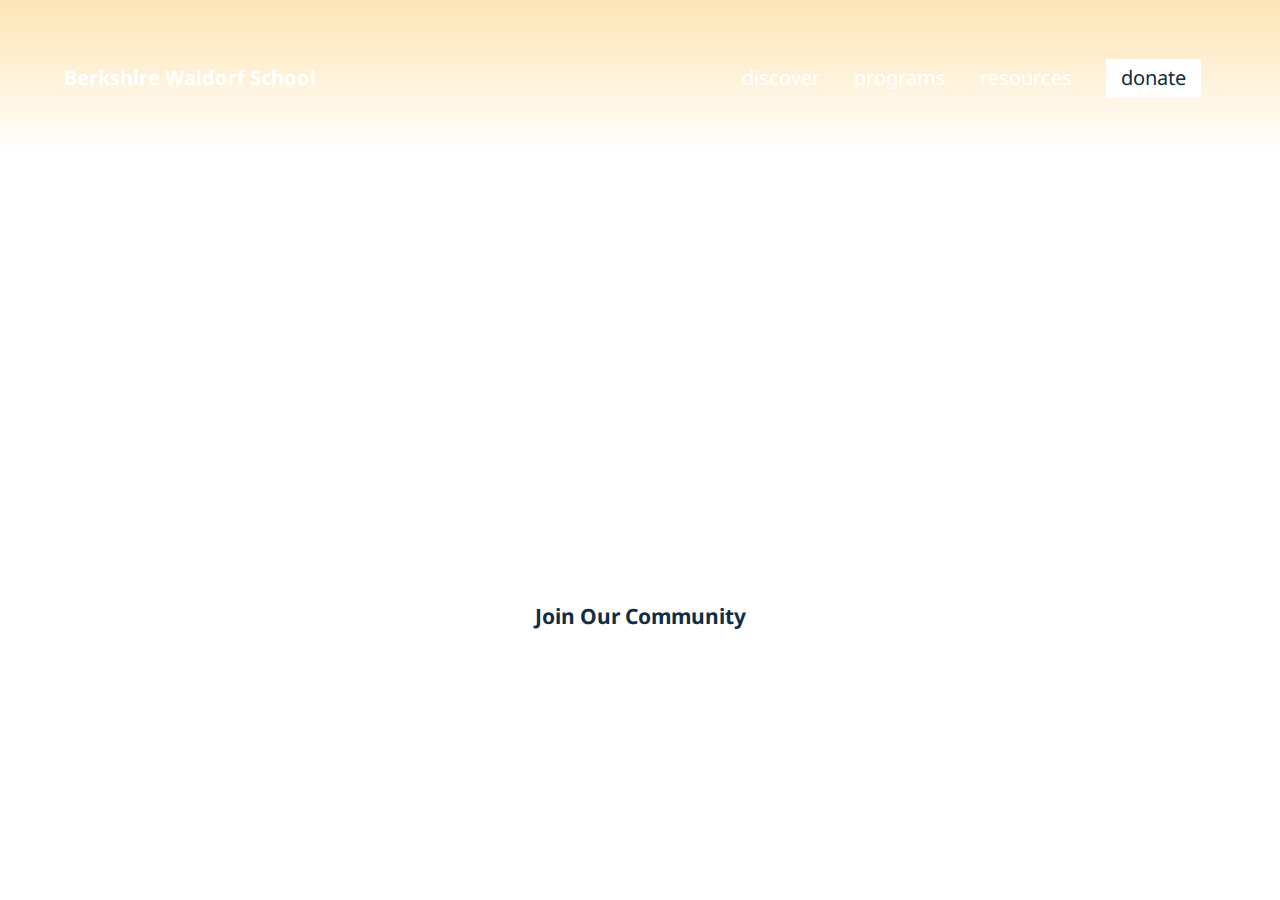
==== index.html @ 0b2e1b56 "added hover animations" ====
<!DOCTYPE html>
<html lang="en">
<head>
	<meta charset="UTF-8">
	<meta name="viewport" content="width=device-width, initial-scale=1.0">
	<meta http-equiv="X-UA-Compatible" content="ie=edge">
	<link href="https://fonts.googleapis.com/css?family=Noto+Sans" rel="stylesheet">
	<title>Berkshire Waldorf School</title>
	<style>
		video {
			width: 100%;
			z-index: -10;
		}
		html,body {
			width:100%;
			height:99%;
			margin: 0;
			font-family: 'Noto Sans', sans-serif;
		}
		#header {
			z-index: 2;

			width: 90%;
			
			padding: 5% 5%;
			position: absolute;
			background: linear-gradient(rgba(251, 182, 49, 0.36), rgba(36, 36, 36, 0));
		}
		span, a {
			color:white;
			font-size: 20px;
		}
			#top {
			position: absolute;
			width:100vw;
			height: 56.25vw;
		}
		#logo {
			font-weight: bold;
		}
		#nav {
			float:right;
			bottom: 2px;
			
		}
		#nav span, #nav a {
			margin: 0 15px;
		}
		a:hover {
			text-decoration: underline;
		}
		#donate {
			background: white;
			color: #122D45;
			padding: 5px 15px 7px 15px;
			margin:0 5px;
			transition:0.2s;
		}
		#banner {
			z-index: 2;
			position: absolute;
			bottom: 0;
			width: 100%;
			margin-bottom:90px;
			text-align: center;
		}
		#text {
			width: 100%;
			margin: auto;
			display: block;
			text-align: center;
			font-weight: bold;
			font-size: 40px;
			margin-bottom: 70px;

		}
		#button {
			background: white;
			color: #122D45;
			padding: 20px 30px;
			margin:0 5px;
			font-weight: bold;
			font-size:21px;
			transition:0.2s;
		}
		#button:hover, #donate:hover {
			background:#122D45;
			color:white;
		}
	</style>
</head>
<body>
	<div id="top">
	<div id="header">
		<span id="logo">Berkshire Waldorf School</span>
		<div id="nav">
			<a id="discover">discover</a>
			<a id="programs">programs</a>
			<a id="resources">resources</a>
			<a id="donate">donate</a>
		</div>
		
	</div>
	<div id="banner">
		<span id="text">Be part of something special.</span>
		<a id="button">Join Our Community</a>
	</div>
	<video muted loop autoplay="autoplay">
		<source src="gbrss_drone.webm" type="video/webm">
	</video>
	</div>
</body>
</html>
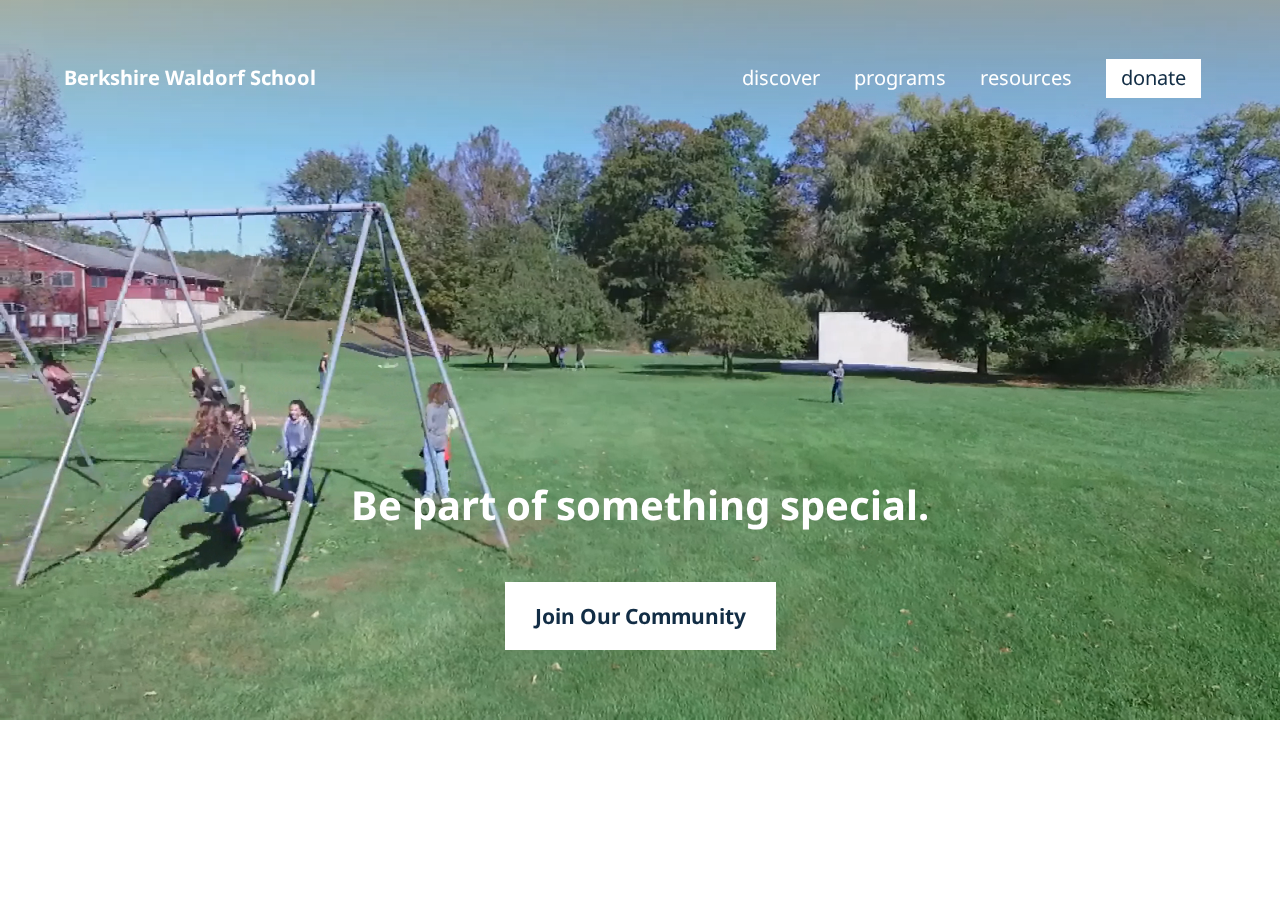
==== commit add32895: "changed background loop" ====
--- a/index.html
+++ b/index.html
@@ -5,89 +5,9 @@
 	<meta name="viewport" content="width=device-width, initial-scale=1.0">
 	<meta http-equiv="X-UA-Compatible" content="ie=edge">
 	<link href="https://fonts.googleapis.com/css?family=Noto+Sans" rel="stylesheet">
+	<link rel="stylesheet" type="text/css" href="stylesheet.css">
 	<title>Berkshire Waldorf School</title>
-	<style>
-		video {
-			width: 100%;
-			z-index: -10;
-		}
-		html,body {
-			width:100%;
-			height:99%;
-			margin: 0;
-			font-family: 'Noto Sans', sans-serif;
-		}
-		#header {
-			z-index: 2;
-
-			width: 90%;
-			
-			padding: 5% 5%;
-			position: absolute;
-			background: linear-gradient(rgba(251, 182, 49, 0.36), rgba(36, 36, 36, 0));
-		}
-		span, a {
-			color:white;
-			font-size: 20px;
-		}
-			#top {
-			position: absolute;
-			width:100vw;
-			height: 56.25vw;
-		}
-		#logo {
-			font-weight: bold;
-		}
-		#nav {
-			float:right;
-			bottom: 2px;
-			
-		}
-		#nav span, #nav a {
-			margin: 0 15px;
-		}
-		a:hover {
-			text-decoration: underline;
-		}
-		#donate {
-			background: white;
-			color: #122D45;
-			padding: 5px 15px 7px 15px;
-			margin:0 5px;
-			transition:0.2s;
-		}
-		#banner {
-			z-index: 2;
-			position: absolute;
-			bottom: 0;
-			width: 100%;
-			margin-bottom:90px;
-			text-align: center;
-		}
-		#text {
-			width: 100%;
-			margin: auto;
-			display: block;
-			text-align: center;
-			font-weight: bold;
-			font-size: 40px;
-			margin-bottom: 70px;
-
-		}
-		#button {
-			background: white;
-			color: #122D45;
-			padding: 20px 30px;
-			margin:0 5px;
-			font-weight: bold;
-			font-size:21px;
-			transition:0.2s;
-		}
-		#button:hover, #donate:hover {
-			background:#122D45;
-			color:white;
-		}
-	</style>
+	
 </head>
 <body>
 	<div id="top">
@@ -106,7 +26,7 @@
 		<a id="button">Join Our Community</a>
 	</div>
 	<video muted loop autoplay="autoplay">
-		<source src="gbrss_drone.webm" type="video/webm">
+		<source src="background.webm" type="video/webm">
 	</video>
 	</div>
 </body>
--- a/stylesheet.css
+++ b/stylesheet.css
@@ -0,0 +1,80 @@
+video {
+			width: 100%;
+			z-index: -10;
+		}
+		html,body {
+			width:100%;
+			height:99%;
+			margin: 0;
+			font-family: 'Noto Sans', sans-serif;
+		}
+		#header {
+			z-index: 2;
+
+			width: 90%;
+			
+			padding: 5% 5%;
+			position: absolute;
+			background: linear-gradient(rgba(251, 182, 49, 0.36), rgba(36, 36, 36, 0));
+		}
+		span, a {
+			color:white;
+			font-size: 20px;
+		}
+			#top {
+			position: absolute;
+			width:100vw;
+			height: 56.25vw;
+		}
+		#logo {
+			font-weight: bold;
+		}
+		#nav {
+			float:right;
+			bottom: 2px;
+			
+		}
+		#nav span, #nav a {
+			margin: 0 15px;
+		}
+		a:hover {
+			text-decoration: underline;
+		}
+		#donate {
+			background: white;
+			color: #122D45;
+			padding: 5px 15px 7px 15px;
+			margin:0 5px;
+			transition:0.2s;
+		}
+		#banner {
+			z-index: 2;
+			position: absolute;
+			bottom: 0;
+			width: 100%;
+			margin-bottom:90px;
+			text-align: center;
+		}
+		#text {
+			width: 100%;
+			margin: auto;
+			display: block;
+			text-align: center;
+			font-weight: bold;
+			font-size: 40px;
+			margin-bottom: 70px;
+
+		}
+		#button {
+			background: white;
+			color: #122D45;
+			padding: 20px 30px;
+			margin:0 5px;
+			font-weight: bold;
+			font-size:21px;
+			transition:0.2s;
+		}
+		#button:hover, #donate:hover {
+			background:#122D45;
+			color:white;
+		}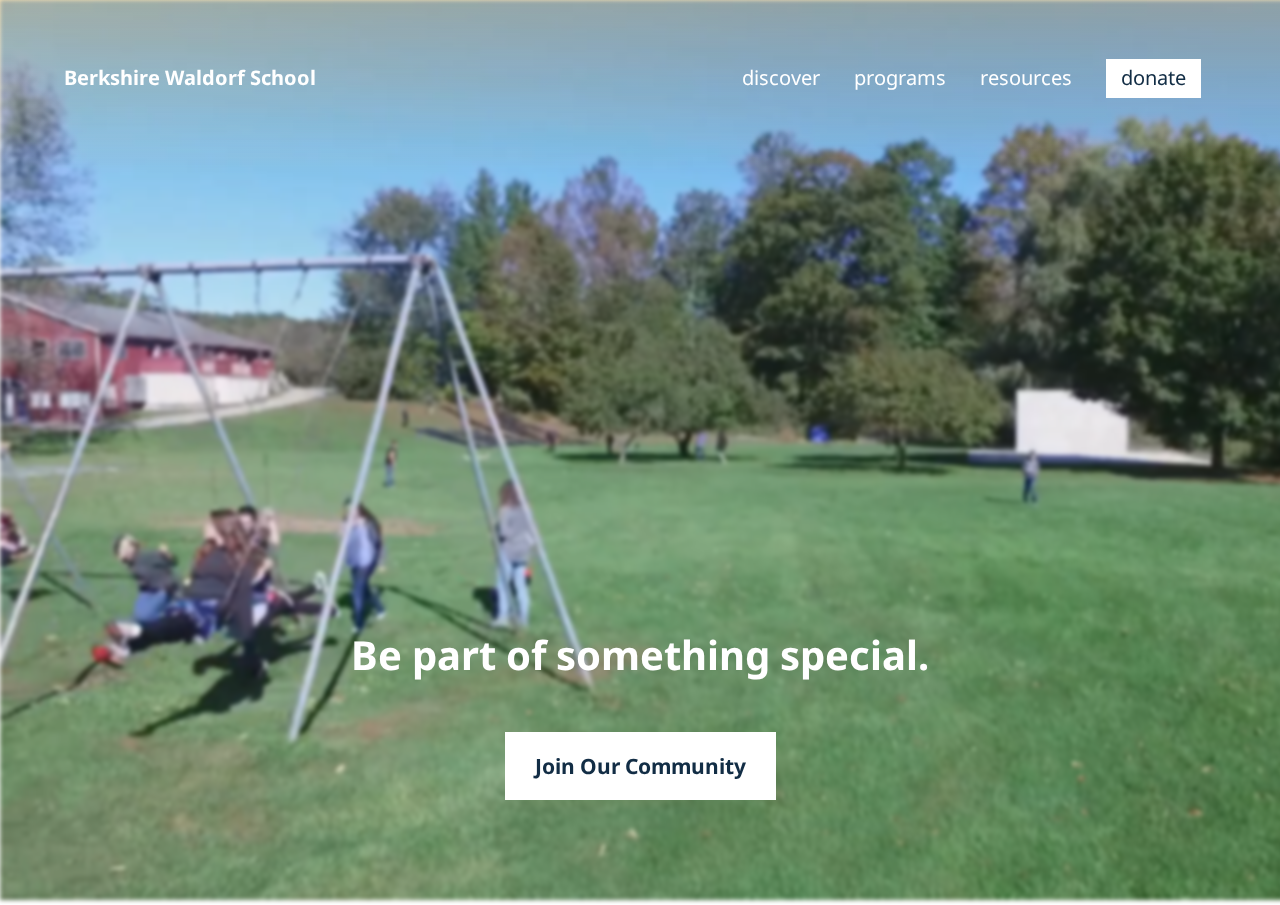
==== commit 7b438874: "mobile compatability" ====
--- a/index.html
+++ b/index.html
@@ -1,33 +1,44 @@
 <!DOCTYPE html>
 <html lang="en">
+
 <head>
 	<meta charset="UTF-8">
 	<meta name="viewport" content="width=device-width, initial-scale=1.0">
 	<meta http-equiv="X-UA-Compatible" content="ie=edge">
 	<link href="https://fonts.googleapis.com/css?family=Noto+Sans" rel="stylesheet">
 	<link rel="stylesheet" type="text/css" href="stylesheet.css">
+	<script src="main.js"></script>
 	<title>Berkshire Waldorf School</title>
-	
+
 </head>
+
 <body>
 	<div id="top">
-	<div id="header">
-		<span id="logo">Berkshire Waldorf School</span>
-		<div id="nav">
-			<a id="discover">discover</a>
-			<a id="programs">programs</a>
-			<a id="resources">resources</a>
-			<a id="donate">donate</a>
+		<div id="header">
+			<span id="logo">Berkshire Waldorf School</span>
+			<div id="nav" class="closed">
+				<svg id="close-nav" viewBox="0 0 50 50" preserveAspectRatio="none">
+					<line id="l1" x1="0" y1="0" x2="50" y2="50" style="stroke:white;stroke-width:8" />
+
+					<line id="l2" x1="50" y1="0" x2="0" y2="50" style="stroke:white;stroke-width:8" />
+				</svg>
+				<a id="discover">discover</a>
+				<a id="programs">programs</a>
+				<a id="resources">resources</a>
+				<a id="donate">donate</a>
+			</div>
+
 		</div>
-		
+		<div id="banner">
+			<span id="text"> Be part of something special. </span>
+			<a id="button">Join Our Community</a>
+		</div>
+
+		<video muted loop autoplay="autoplay">
+			<source src="background.webm" type="video/webm">
+		</video>
 	</div>
-	<div id="banner">
-		<span id="text">Be part of something special.</span>
-		<a id="button">Join Our Community</a>
-	</div>
-	<video muted loop autoplay="autoplay">
-		<source src="background.webm" type="video/webm">
-	</video>
 	</div>
 </body>
+
 </html>--- a/stylesheet.css
+++ b/stylesheet.css
@@ -1,12 +1,15 @@
 video {
-			width: 100%;
+			height: 100vh;
 			z-index: -10;
-		}
+			filter: blur(2px);
+	}
+
 		html,body {
 			width:100%;
-			height:99%;
+			height:100%;
 			margin: 0;
 			font-family: 'Noto Sans', sans-serif;
+			overflow: hidden;
 		}
 		#header {
 			z-index: 2;
@@ -28,6 +31,8 @@
 		}
 		#logo {
 			font-weight: bold;
+			margin-bottom: 20px;
+    		display: inline-block;
 		}
 		#nav {
 			float:right;
@@ -49,10 +54,12 @@
 		}
 		#banner {
 			z-index: 2;
-			position: absolute;
+			position: fixed;
 			bottom: 0;
 			width: 100%;
-			margin-bottom:90px;
+
+			margin-bottom:120px;
+			
 			text-align: center;
 		}
 		#text {
@@ -77,4 +84,58 @@
 		#button:hover, #donate:hover {
 			background:#122D45;
 			color:white;
-		}+		}
+
+		#nav svg {
+			height: 0;
+			display: none;
+		}
+
+@media only screen and (max-width: 560px) {
+	#nav.closed a {
+		
+		margin: 5px auto;
+		background:white;
+		color:white;
+		height: 5px;
+		overflow: hidden;
+		padding:0;
+		border-radius: 10px;
+		width: 45px;
+		font-size: 4.5px;
+		
+	}
+	#nav.closed #donate {
+		
+		height: 0;
+		margin: 0 auto;
+	}
+	#nav.closed svg {
+		width: 45px;
+		height: 5px;
+		border-radius: 10px;
+		background: white;
+	}
+	#nav svg {
+		width: 30px;
+		height: 30px;
+		display: block;
+		margin:auto;
+		transition: 0.4s;
+	}
+	#nav.closed:hover a {
+		
+	}
+
+	#nav a {
+		width: 95px;
+    	height: 25px;
+		margin: 20px auto;
+		display: block;
+		transition:0.4s;
+		background:none;
+		text-align: right;
+		
+	}
+
+}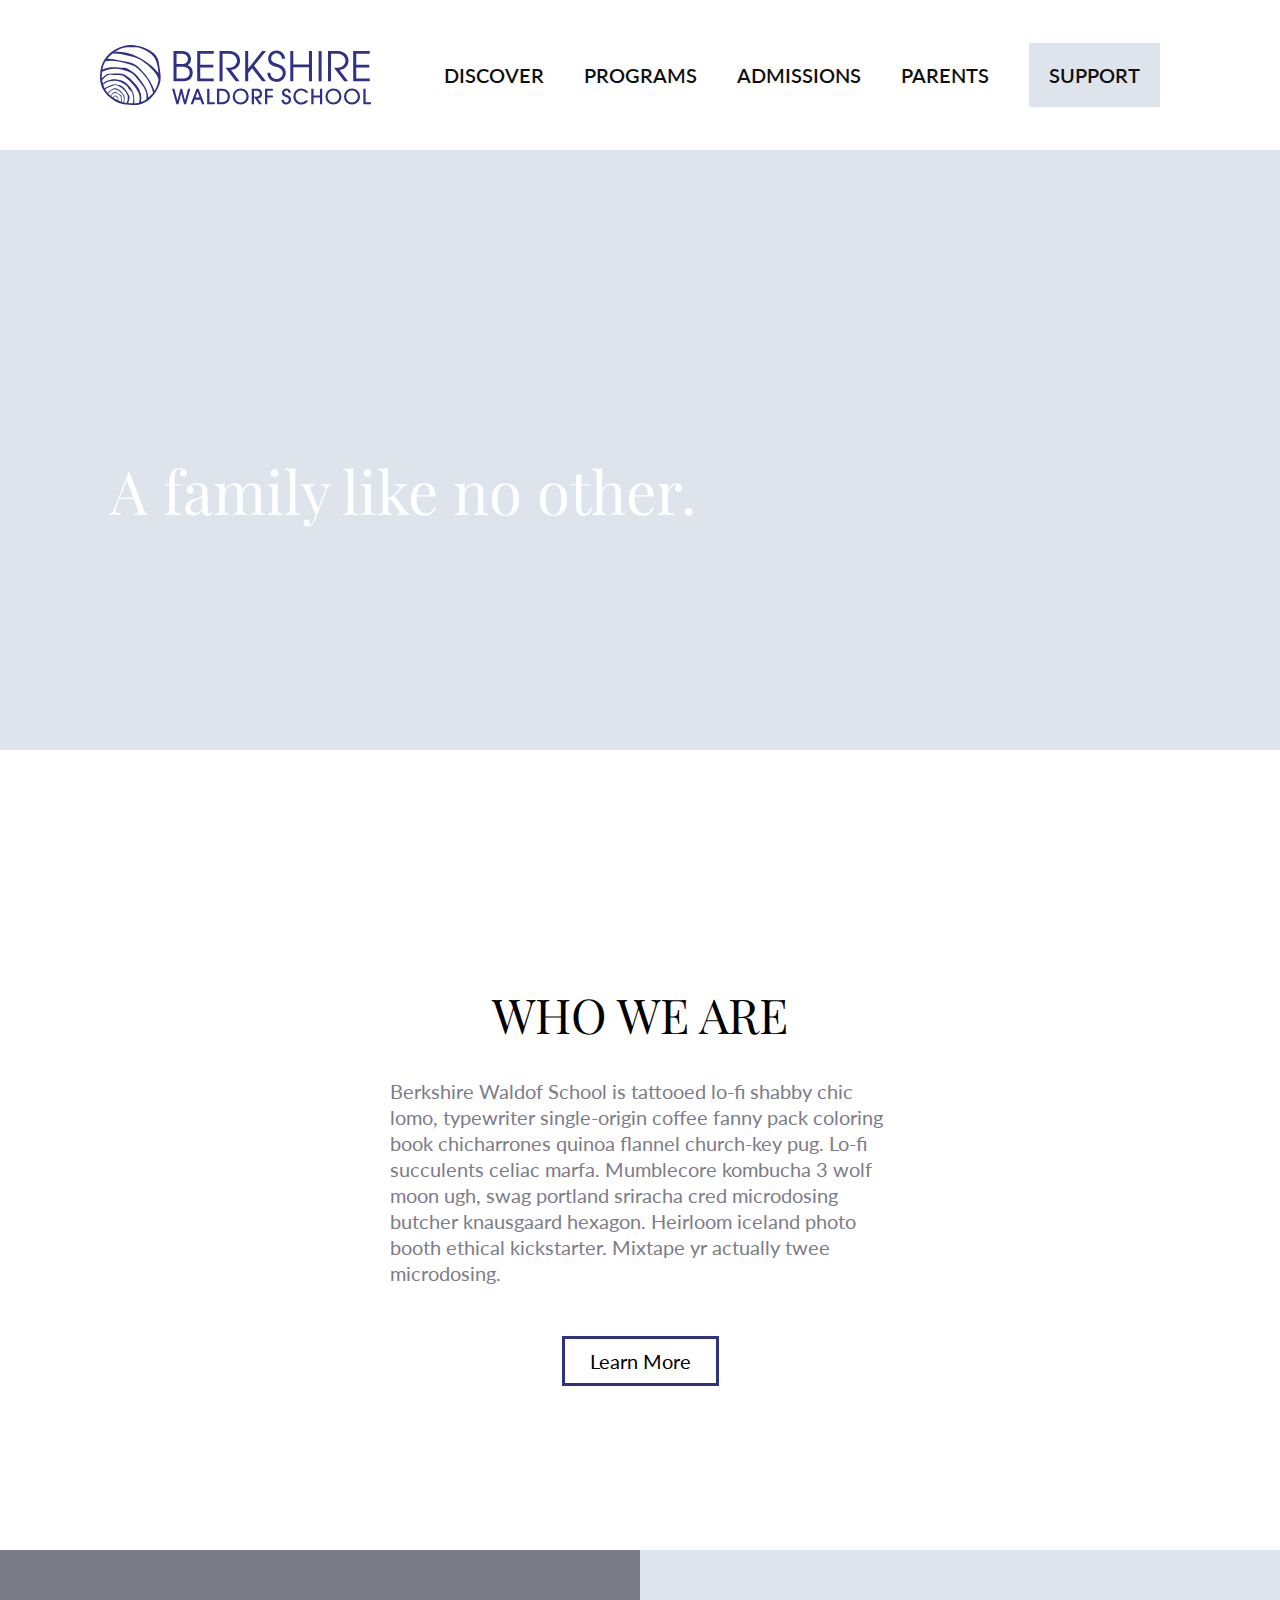
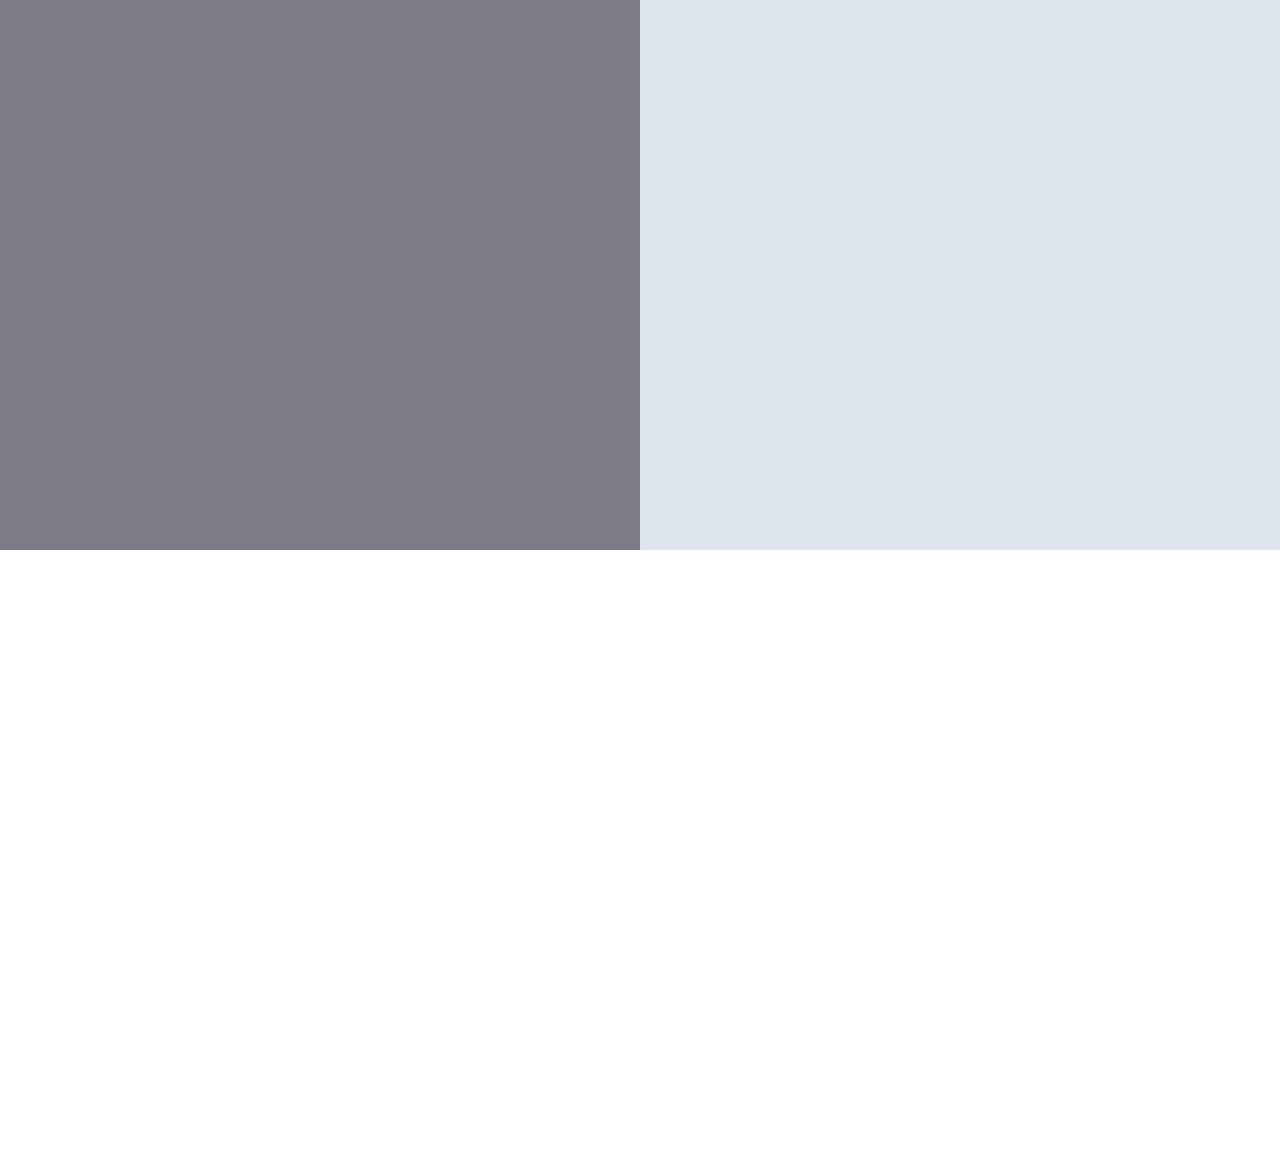
==== commit f6de1041: "updated design" ====
--- a/index.html
+++ b/index.html
@@ -5,40 +5,69 @@
 	<meta charset="UTF-8">
 	<meta name="viewport" content="width=device-width, initial-scale=1.0">
 	<meta http-equiv="X-UA-Compatible" content="ie=edge">
-	<link href="https://fonts.googleapis.com/css?family=Noto+Sans" rel="stylesheet">
+	<link href="https://fonts.googleapis.com/css?family=Lato:400,700|Playfair+Display&display=swap" rel="stylesheet">
 	<link rel="stylesheet" type="text/css" href="stylesheet.css">
-	<script src="main.js"></script>
 	<title>Berkshire Waldorf School</title>
 
 </head>
 
 <body>
-	<div id="top">
-		<div id="header">
-			<span id="logo">Berkshire Waldorf School</span>
-			<div id="nav" class="closed">
-				<svg id="close-nav" viewBox="0 0 50 50" preserveAspectRatio="none">
-					<line id="l1" x1="0" y1="0" x2="50" y2="50" style="stroke:white;stroke-width:8" />
 
-					<line id="l2" x1="50" y1="0" x2="0" y2="50" style="stroke:white;stroke-width:8" />
-				</svg>
-				<a id="discover">discover</a>
-				<a id="programs">programs</a>
-				<a id="resources">resources</a>
-				<a id="donate">donate</a>
-			</div>
 
-		</div>
-		<div id="banner">
-			<span id="text"> Be part of something special. </span>
-			<a id="button">Join Our Community</a>
+	<div id="header">
+		<img id="logo" src="img/BWLogo_blue.svg" style="fill:#0F0F0F !important" />
+		<div id="nav">
+			<ul>
+				<li id="discover">
+					<a>Discover</a>
+				</li>
+				<li>
+					<a id="programs">Programs</a>
+				</li>
+				<li>
+					<a id="admissions">Admissions</a>
+				</li>
+				<li>
+					<a id="parentes">Parents</a>
+				</li>
+				<li>
+					<a id="support">Support</a>
+				</li>
+
+			</ul>
 		</div>
 
-		<video muted loop autoplay="autoplay">
-			<source src="background.webm" type="video/webm">
-		</video>
 	</div>
+
+
+	<div class="box-full" style="background: #DDE4EB; color:white; overflow: hidden;">
+		<h1 style="margin: 300px 0 0 110px; font-size:60px;">A family like no other.</h1>
 	</div>
+	<div class="box-full" style="background: white; text-align: center; padding-top: 200px">
+		<h1>WHO WE ARE</h1>
+		<p style="max-width: 500px; margin: auto; text-align: left">
+			Berkshire Waldof School is tattooed lo-fi shabby chic lomo, typewriter single-origin coffee fanny pack
+			coloring book
+			chicharrones quinoa flannel church-key pug. Lo-fi succulents celiac marfa. Mumblecore kombucha 3 wolf
+			moon ugh, swag
+			portland sriracha cred microdosing butcher knausgaard hexagon. Heirloom iceland photo booth ethical
+			kickstarter. Mixtape
+			yr actually twee microdosing.
+		</p>
+		<a>Learn More</a>
+
+	</div>
+	<div class="box-half" style="background:#7C7C88">
+
+	</div>
+	<div class="box-half" style="background:#DDE4EB">
+
+	</div>
+
+	<div class="box-full">
+
+	</div>
+
 </body>
 
 </html>--- a/stylesheet.css
+++ b/stylesheet.css
@@ -1,141 +1,110 @@
-video {
-			height: 100vh;
-			z-index: -10;
-			filter: blur(2px);
-	}
 
-		html,body {
-			width:100%;
-			height:100%;
-			margin: 0;
-			font-family: 'Noto Sans', sans-serif;
-			overflow: hidden;
-		}
-		#header {
-			z-index: 2;
+html, body {
+	margin:0;
+	width: 100%;
+	font-size: 0;
+}
+#header {
+	width: 100%;
+	height: 150px;
+}
 
-			width: 90%;
-			
-			padding: 5% 5%;
-			position: absolute;
-			background: linear-gradient(rgba(251, 182, 49, 0.36), rgba(36, 36, 36, 0));
-		}
-		span, a {
-			color:white;
-			font-size: 20px;
-		}
-			#top {
-			position: absolute;
-			width:100vw;
-			height: 56.25vw;
-		}
-		#logo {
-			font-weight: bold;
-			margin-bottom: 20px;
-    		display: inline-block;
-		}
-		#nav {
-			float:right;
-			bottom: 2px;
-			
-		}
-		#nav span, #nav a {
-			margin: 0 15px;
-		}
-		a:hover {
-			text-decoration: underline;
-		}
-		#donate {
-			background: white;
-			color: #122D45;
-			padding: 5px 15px 7px 15px;
-			margin:0 5px;
-			transition:0.2s;
-		}
-		#banner {
-			z-index: 2;
-			position: fixed;
-			bottom: 0;
-			width: 100%;
+#logo {
+	height: 60px;
+	margin: 45px 0 0 100px;
+}
 
-			margin-bottom:120px;
-			
-			text-align: center;
-		}
-		#text {
-			width: 100%;
-			margin: auto;
-			display: block;
-			text-align: center;
-			font-weight: bold;
-			font-size: 40px;
-			margin-bottom: 70px;
+.box-full {
+	width: 100%;
+	height: 100vh;
+	max-height: 600px;
+}
+.box-half {
+	width: 50%;
+	display: inline-block;
+	height: 100vh;
+	max-height: 600px;
+}
 
-		}
-		#button {
-			background: white;
-			color: #122D45;
-			padding: 20px 30px;
-			margin:0 5px;
-			font-weight: bold;
-			font-size:21px;
-			transition:0.2s;
-		}
-		#button:hover, #donate:hover {
-			background:#122D45;
-			color:white;
-		}
+/* -- NAVIGATION --  */
+#nav {
+	float: right;
+	height:100%;
+	margin-right:  100px;
+	font-family: 'Lato', sans-serif;
+	display: table;
+}
+#nav ul {
+	height: 100%;
+	padding-top: 63px;
+	margin: 0;
+}
+#nav li {
+	color: #0F0F0F;
+	font-family: 'Lato', sans-serif;
+	text-transform: uppercase;
+	font-size: 20px;
+	font-weight: 600;
+	
+	margin: 0 20px;
+	height: 100%;
 
-		#nav svg {
-			height: 0;
-			display: none;
-		}
+	display: inline-block;
 
-@media only screen and (max-width: 560px) {
-	#nav.closed a {
-		
-		margin: 5px auto;
-		background:white;
-		color:white;
-		height: 5px;
-		overflow: hidden;
-		padding:0;
-		border-radius: 10px;
-		width: 45px;
-		font-size: 4.5px;
-		
-	}
-	#nav.closed #donate {
-		
-		height: 0;
-		margin: 0 auto;
-	}
-	#nav.closed svg {
-		width: 45px;
-		height: 5px;
-		border-radius: 10px;
-		background: white;
-	}
-	#nav svg {
-		width: 30px;
-		height: 30px;
-		display: block;
-		margin:auto;
-		transition: 0.4s;
-	}
-	#nav.closed:hover a {
-		
-	}
+	transition: 0.2s;
 
-	#nav a {
-		width: 95px;
-    	height: 25px;
-		margin: 20px auto;
-		display: block;
-		transition:0.4s;
-		background:none;
-		text-align: right;
-		
-	}
+	list-style: none;
+}
+#nav li::after {
+	content: "";
+	background: #7C7C88;
 
+	height: 10px;
+	width: 0%;
+	display: block;
+	margin-top: 53px;
+	transition: 0.2s;
+	margin-left: 50%; 
+	padding: 0;
+	transition-timing-function: ease-out;
+}
+
+/* HOVER */
+
+#nav li:hover::after {
+	width: 100%;
+	margin-left:-10px;
+	padding:0 10px;
+}
+
+#nav li:hover {
+	color: #7C7C88;
+}
+
+a#support {
+
+	height:30px;
+	padding:20px;
+	background: #DDE4EB;
+}
+
+h1 {
+	font-family: 'Playfair Display', serif;
+	font-weight: 400;
+	font-size:48px;
+}
+p {
+	font-family: 'Lato', sans-serif;
+	color:#7C7C88;
+	line-height: 26px;
+	font-size:20px;
+}
+
+.box-full a {
+	font-size:20px;
+	display: inline-block;
+	font-family: 'Lato', sans-serif;
+	padding: 10px 25px;
+	margin:50px;
+	border:3px solid #303085;
 }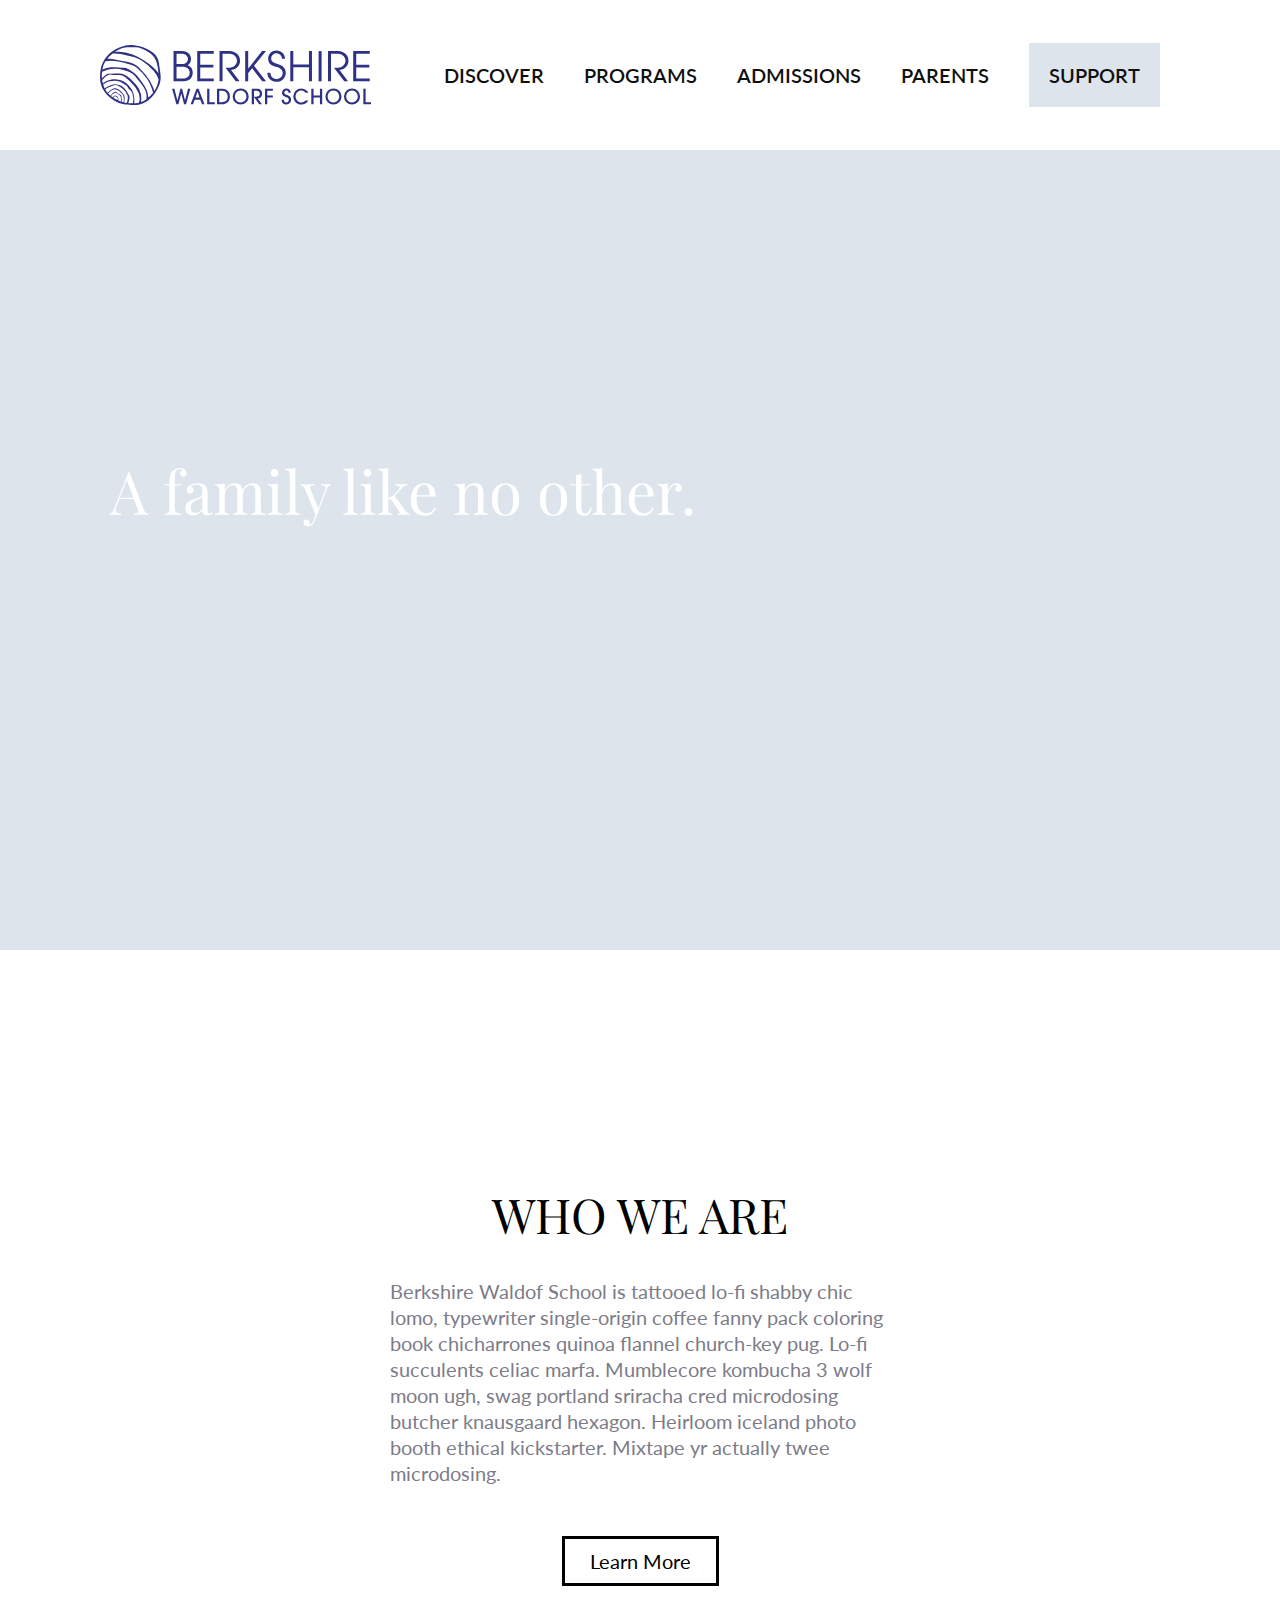
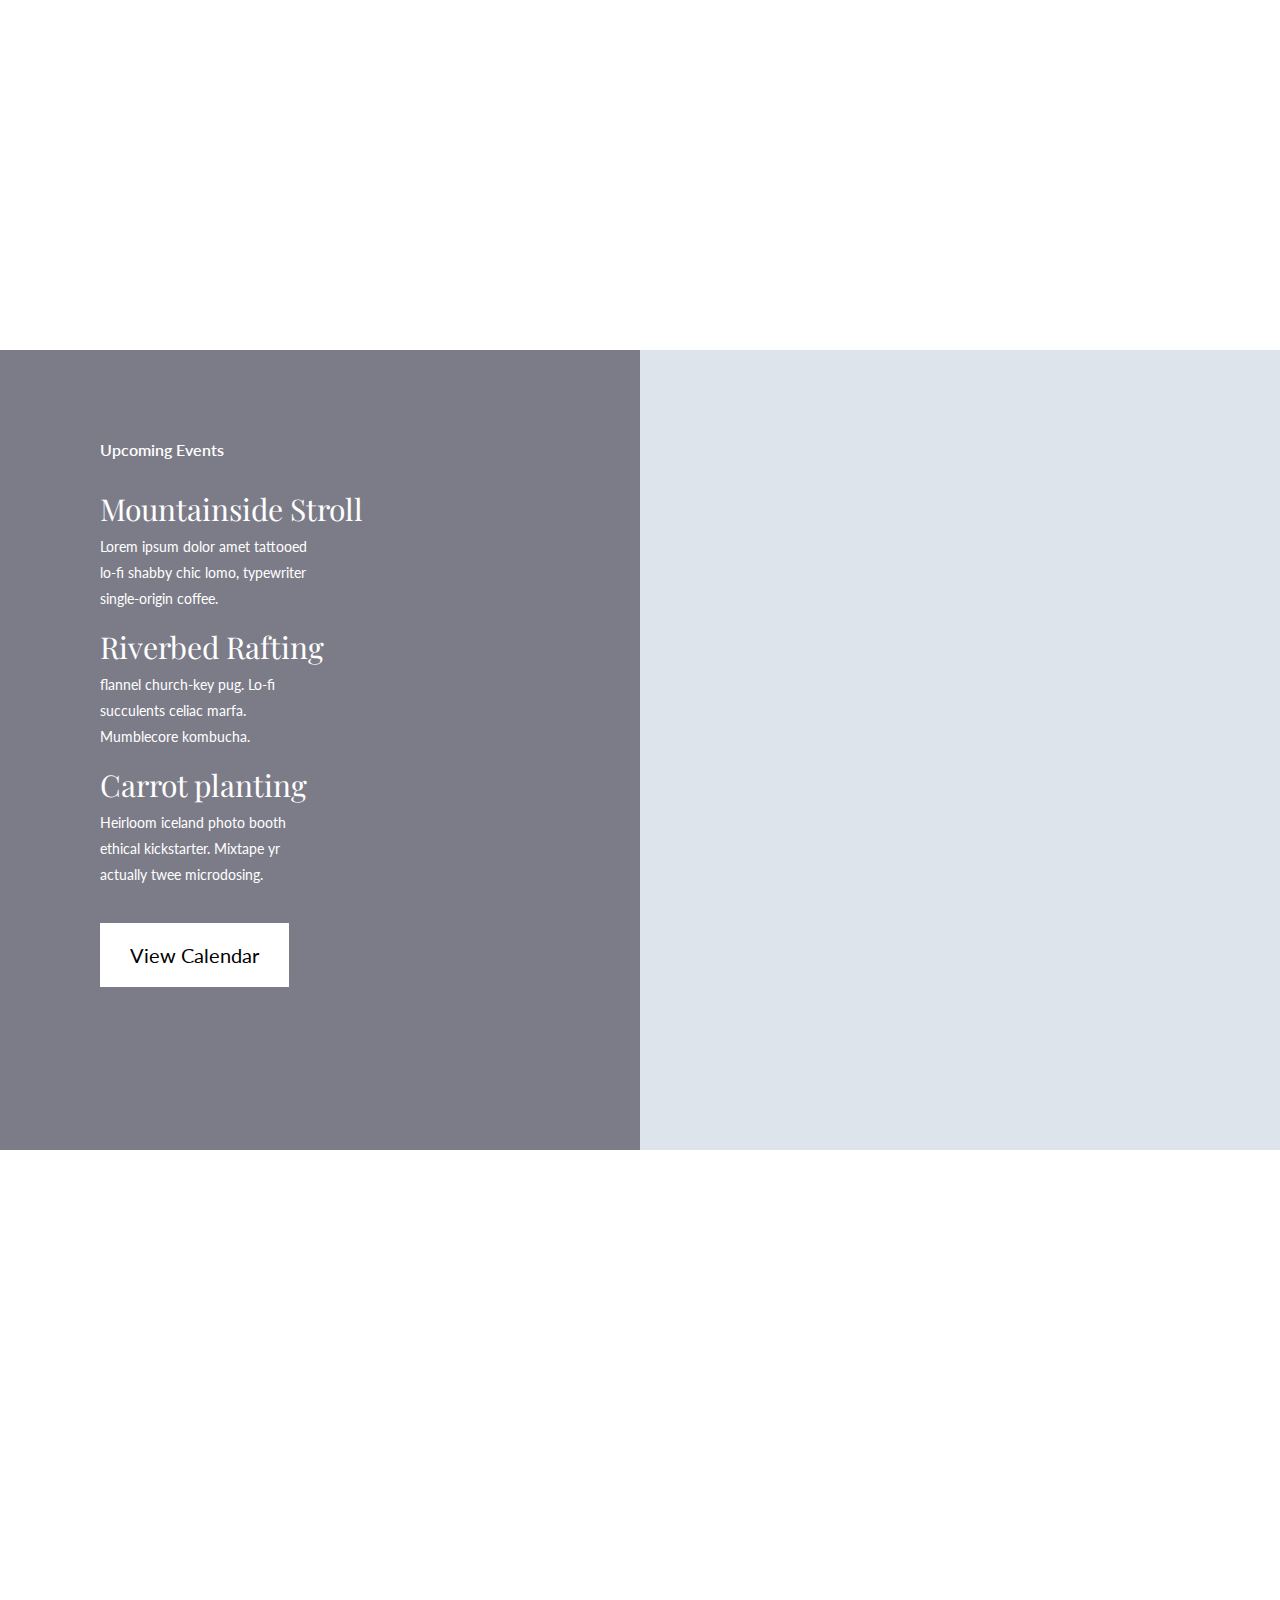
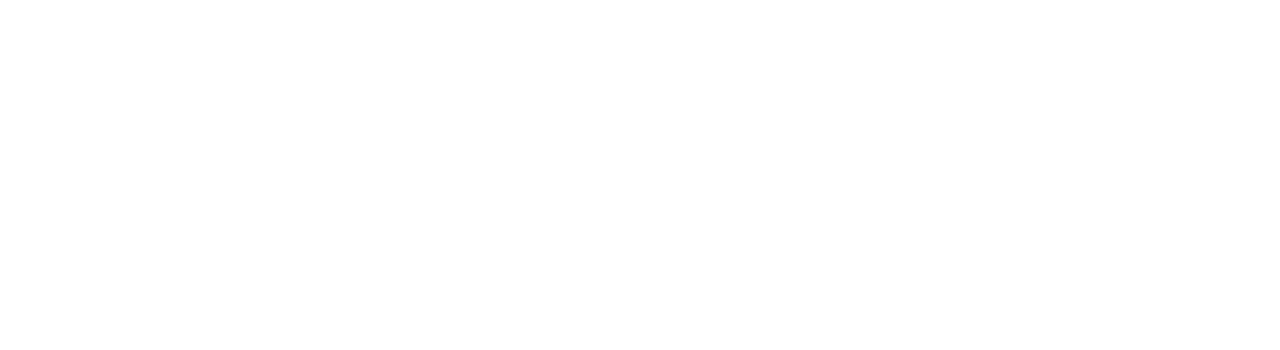
==== commit 19a076c0: "further development" ====
--- a/index.html
+++ b/index.html
@@ -54,10 +54,31 @@
 			kickstarter. Mixtape
 			yr actually twee microdosing.
 		</p>
+
 		<a>Learn More</a>
 
 	</div>
-	<div class="box-half" style="background:#7C7C88">
+	<div class="box-half" style="background:#7C7C88; color:white">
+
+
+		<div class="event">
+			<h3>Upcoming Events</h3>
+			<div>
+				<h2>Mountainside Stroll</h2>
+				<p>Lorem ipsum dolor amet tattooed lo-fi shabby chic lomo, typewriter single-origin coffee.</p>
+			</div>
+			<div>
+				<h2>Riverbed Rafting</h2>
+				<p>flannel church-key pug. Lo-fi succulents celiac marfa. Mumblecore kombucha.</p>
+			</div>
+			<div>
+				<h2>Carrot planting</h2>
+				<p>Heirloom iceland photo booth ethical kickstarter. Mixtape yr actually twee microdosing.</p>
+			</div>
+
+			<a style="margin: 20px 0; padding:20px 30px; background: white; color:black; border:none;">View
+				Calendar</a>
+		</div>
 
 	</div>
 	<div class="box-half" style="background:#DDE4EB">
--- a/stylesheet.css
+++ b/stylesheet.css
@@ -17,13 +17,32 @@
 .box-full {
 	width: 100%;
 	height: 100vh;
-	max-height: 600px;
+	max-height: 800px;
+	overflow: hidden;
 }
 .box-half {
 	width: 50%;
 	display: inline-block;
 	height: 100vh;
-	max-height: 600px;
+	max-height: 800px;
+	overflow: hidden;
+}
+
+.box-full a, .box-half a {
+	font-size:20px;
+	display: inline-block;
+	font-family: 'Lato', sans-serif;
+	padding: 10px 25px;
+	margin:50px;
+	border:3px solid black;
+
+	transition-property:  background, color;
+	transition-duration: 0.2s;
+	
+}
+.box-full a:hover, .box-half a:hover {
+	background:#7C7C88;
+	color:#DDE4EB;
 }
 
 /* -- NAVIGATION --  */
@@ -51,7 +70,8 @@
 
 	display: inline-block;
 
-	transition: 0.2s;
+	transition-property: color;
+	transition-duration: 0.2s;
 
 	list-style: none;
 }
@@ -63,7 +83,8 @@
 	width: 0%;
 	display: block;
 	margin-top: 53px;
-	transition: 0.2s;
+	transition-property: width, margin, padding;
+	transition-duration: 0.2s;
 	margin-left: 50%; 
 	padding: 0;
 	transition-timing-function: ease-out;
@@ -86,12 +107,36 @@
 	height:30px;
 	padding:20px;
 	background: #DDE4EB;
+	transition-property: color, background;
+	transition-duration: 0.2s; 
+}
+
+a#support:hover {
+	color:#DDE4EB;
+	background: #7C7C88;
 }
 
 h1 {
 	font-family: 'Playfair Display', serif;
 	font-weight: 400;
 	font-size:48px;
+}
+h2 {
+	font-family: 'Playfair Display', serif;
+	font-weight: 400;
+	font-size:30px;
+}
+
+h3 {
+	font-size: 16px;
+	font-family: 'Lato', sans-serif;
+	font-weight: 600;	
+}
+
+span {
+	font-size: 17px;
+	font-family: 'Lato', sans-serif;
+	font-weight: 600;
 }
 p {
 	font-family: 'Lato', sans-serif;
@@ -100,11 +145,26 @@
 	font-size:20px;
 }
 
-.box-full a {
-	font-size:20px;
-	display: inline-block;
+
+
+.event {
+	margin: 90px  100px;
+}
+
+.event p {
+	color:white; 
 	font-family: 'Lato', sans-serif;
-	padding: 10px 25px;
-	margin:50px;
-	border:3px solid #303085;
+	font-size: 14px;
+	max-width: 220px;
+	margin: 5px 0 15px 0;
+}
+
+.event h3 {
+	margin-bottom: 30px; 
+}
+.event h2 {
+	margin: 0;
+}
+.event {
+	margin-bottom: 20px; 
 }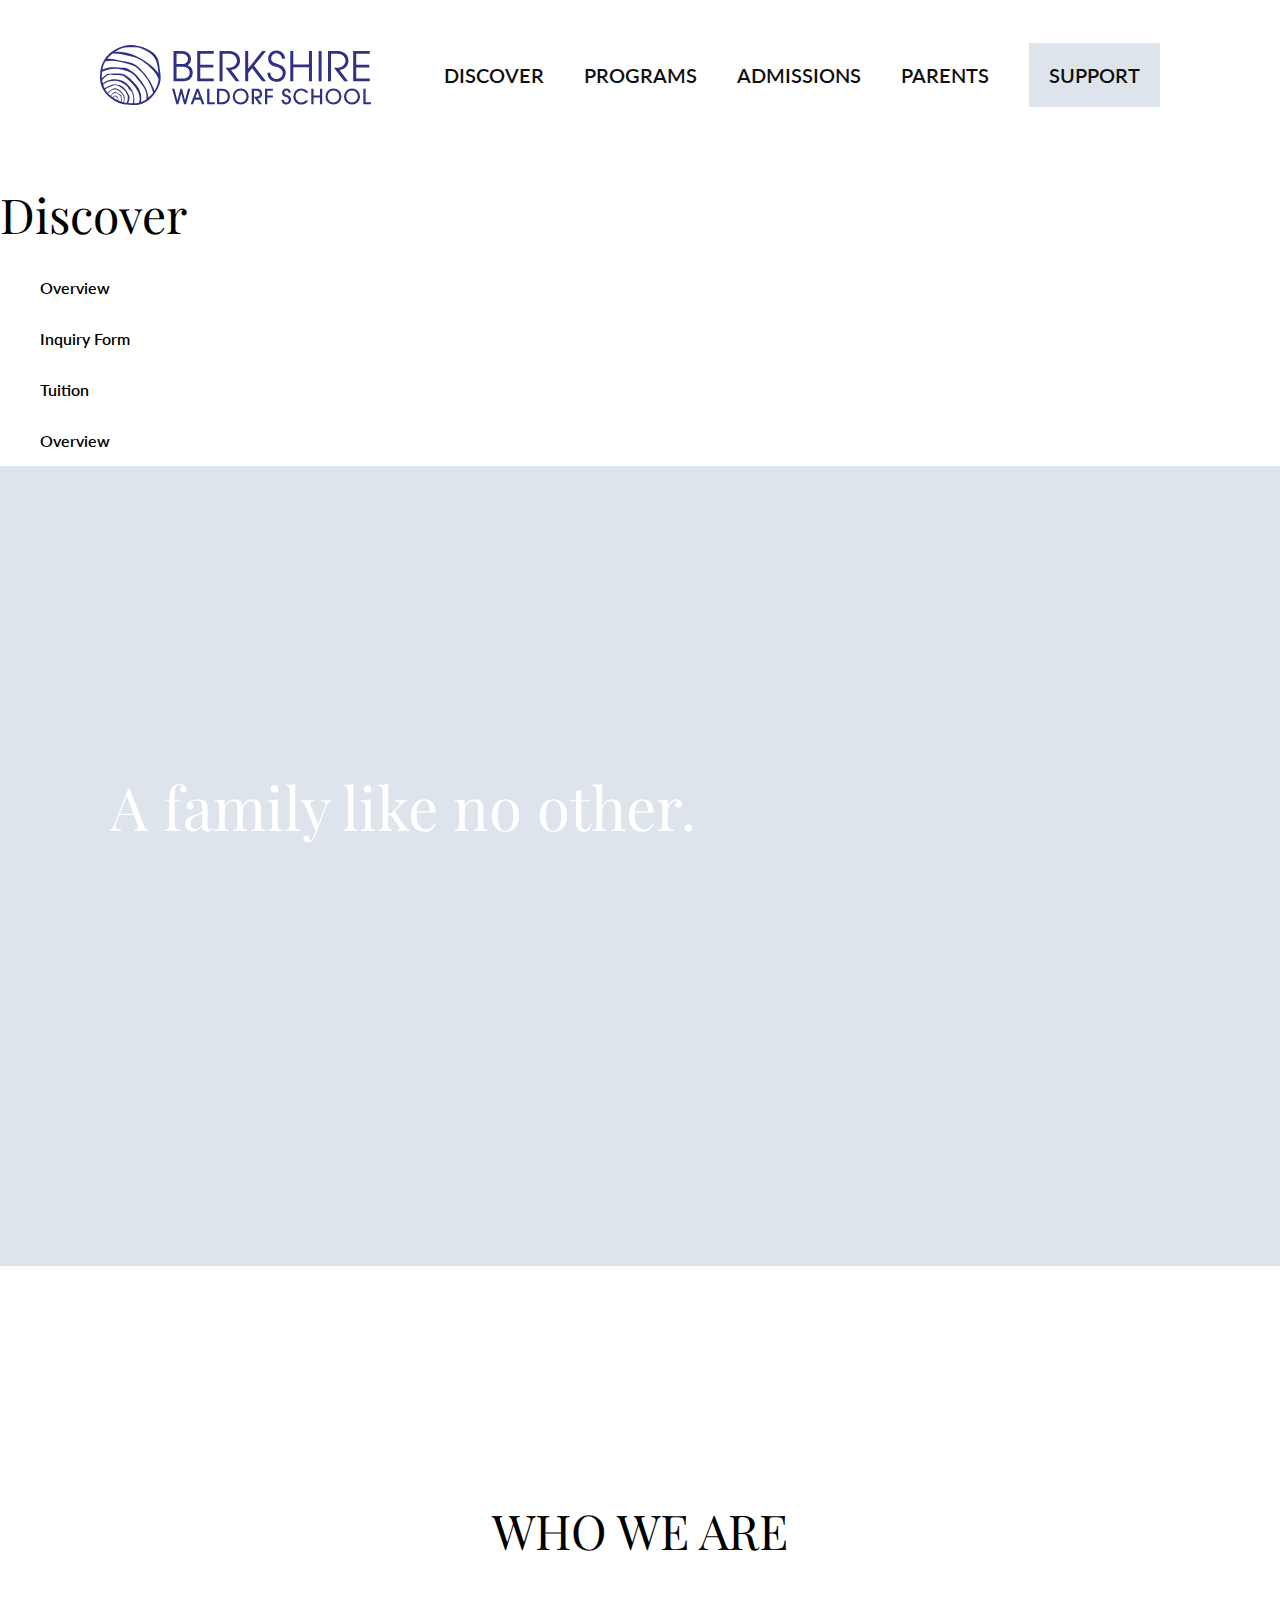
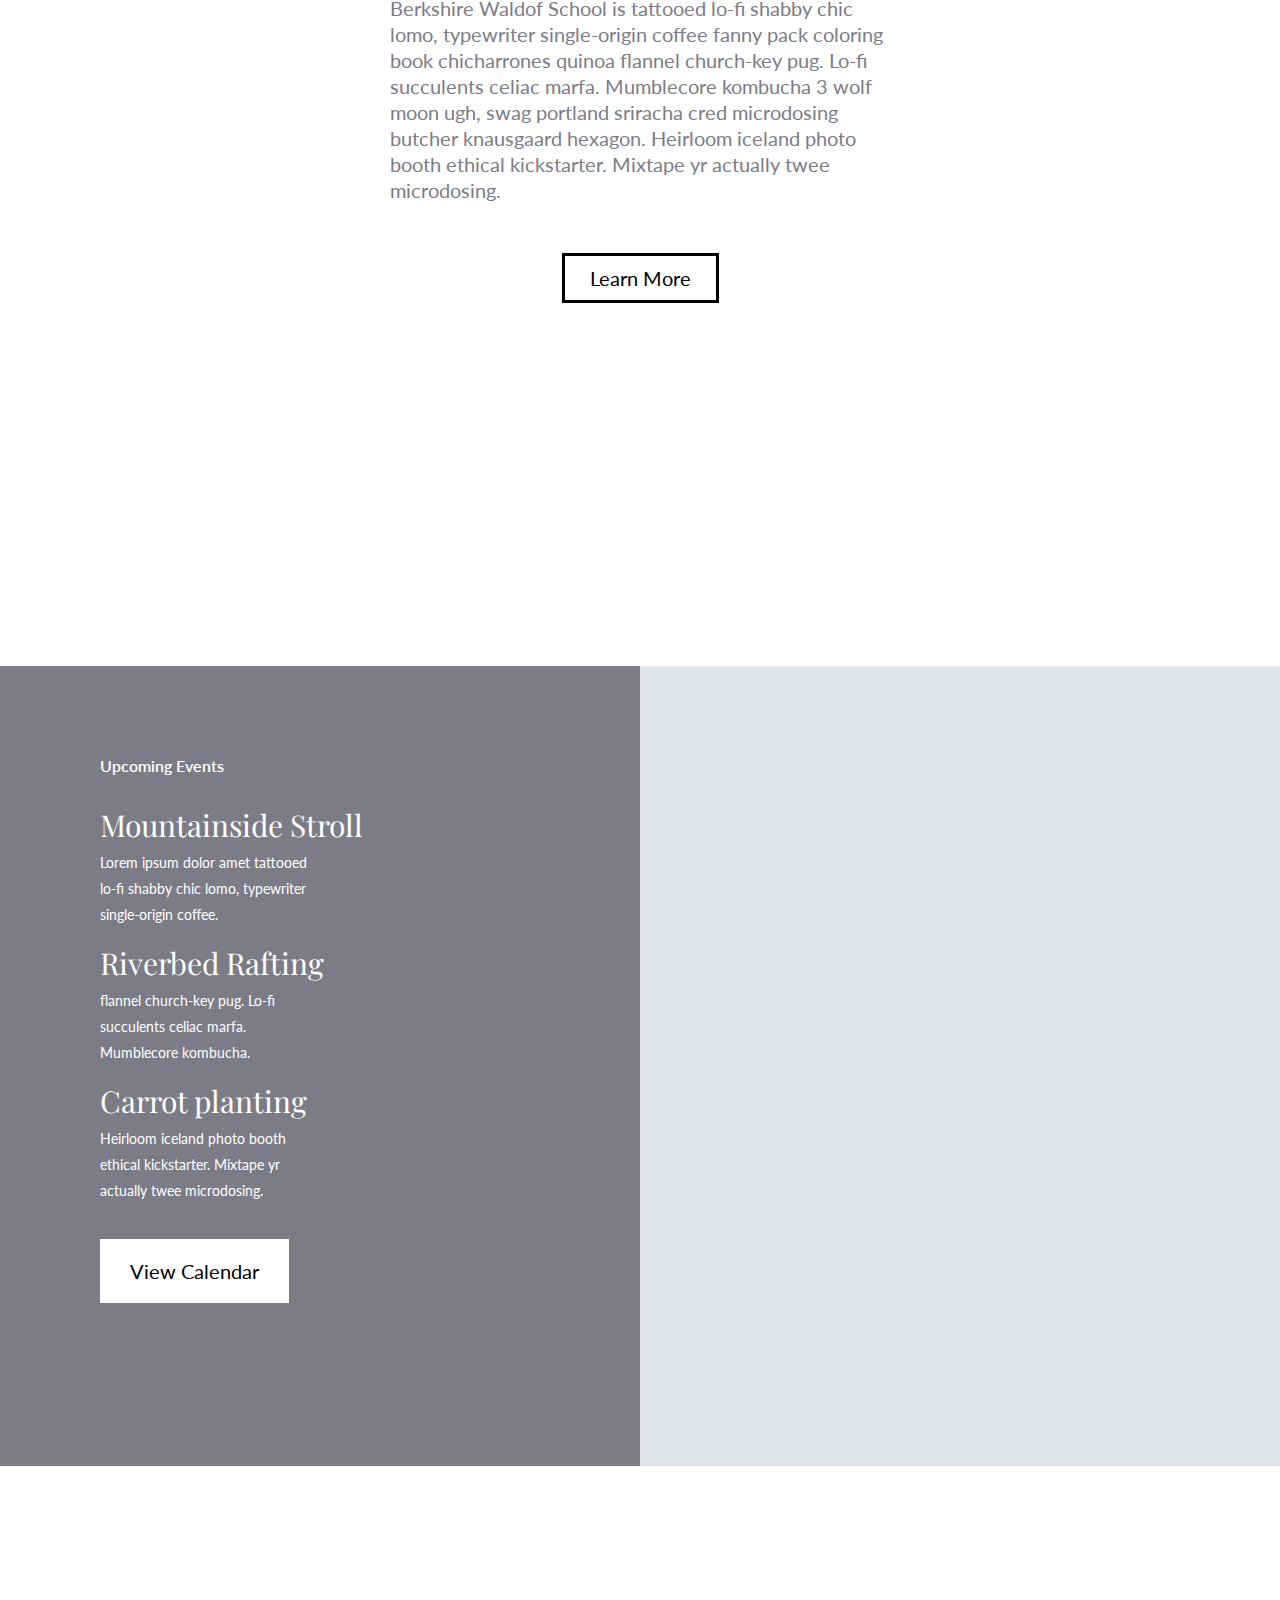
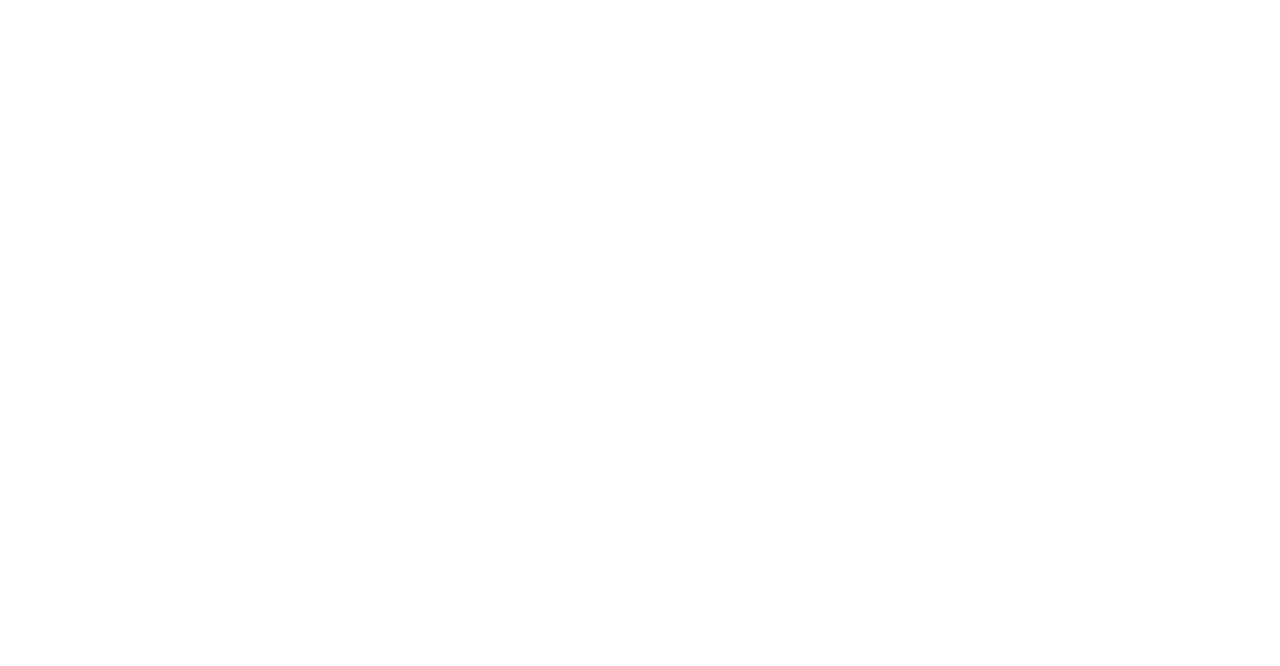
==== commit fff14190: "adding sub-navigation" ====
--- a/index.html
+++ b/index.html
@@ -39,6 +39,57 @@
 
 	</div>
 
+
+	<div id="nav-secondary">
+		<h1>Discover</h1>
+		<ul>
+			<li>
+				<h3>Overview</h3>
+				<ul>
+					<li>Lorem ipsum </li>
+					<li>dolor sit amet </li>
+					<li>eam velit</li>
+					<li>habemus</li>
+					<li>per ea</li>
+					<li>quot ponderum</li>
+				</ul>
+			</li>
+			<li>
+				<h3>Inquiry Form</h3>
+				<ul>
+					<li>Lorem ipsum </li>
+					<li>dolor sit amet </li>
+					<li>eam velit</li>
+					<li>habemus</li>
+					<li>per ea</li>
+					<li>quot ponderum</li>
+				</ul>
+			</li>
+			<li>
+				<h3>Tuition</h3>
+				<ul>
+					<li>Lorem ipsum </li>
+					<li>dolor sit amet </li>
+					<li>eam velit</li>
+					<li>habemus</li>
+					<li>per ea</li>
+					<li>quot ponderum</li>
+				</ul>
+			</li>
+			<li>
+				<h3>Overview</h3>
+				<ul>
+					<li>Lorem ipsum </li>
+					<li>dolor sit amet </li>
+					<li>eam velit</li>
+					<li>habemus</li>
+					<li>per ea</li>
+					<li>quot ponderum</li>
+				</ul>
+			</li>
+
+		</ul>
+	</div>
 
 	<div class="box-full" style="background: #DDE4EB; color:white; overflow: hidden;">
 		<h1 style="margin: 300px 0 0 110px; font-size:60px;">A family like no other.</h1>
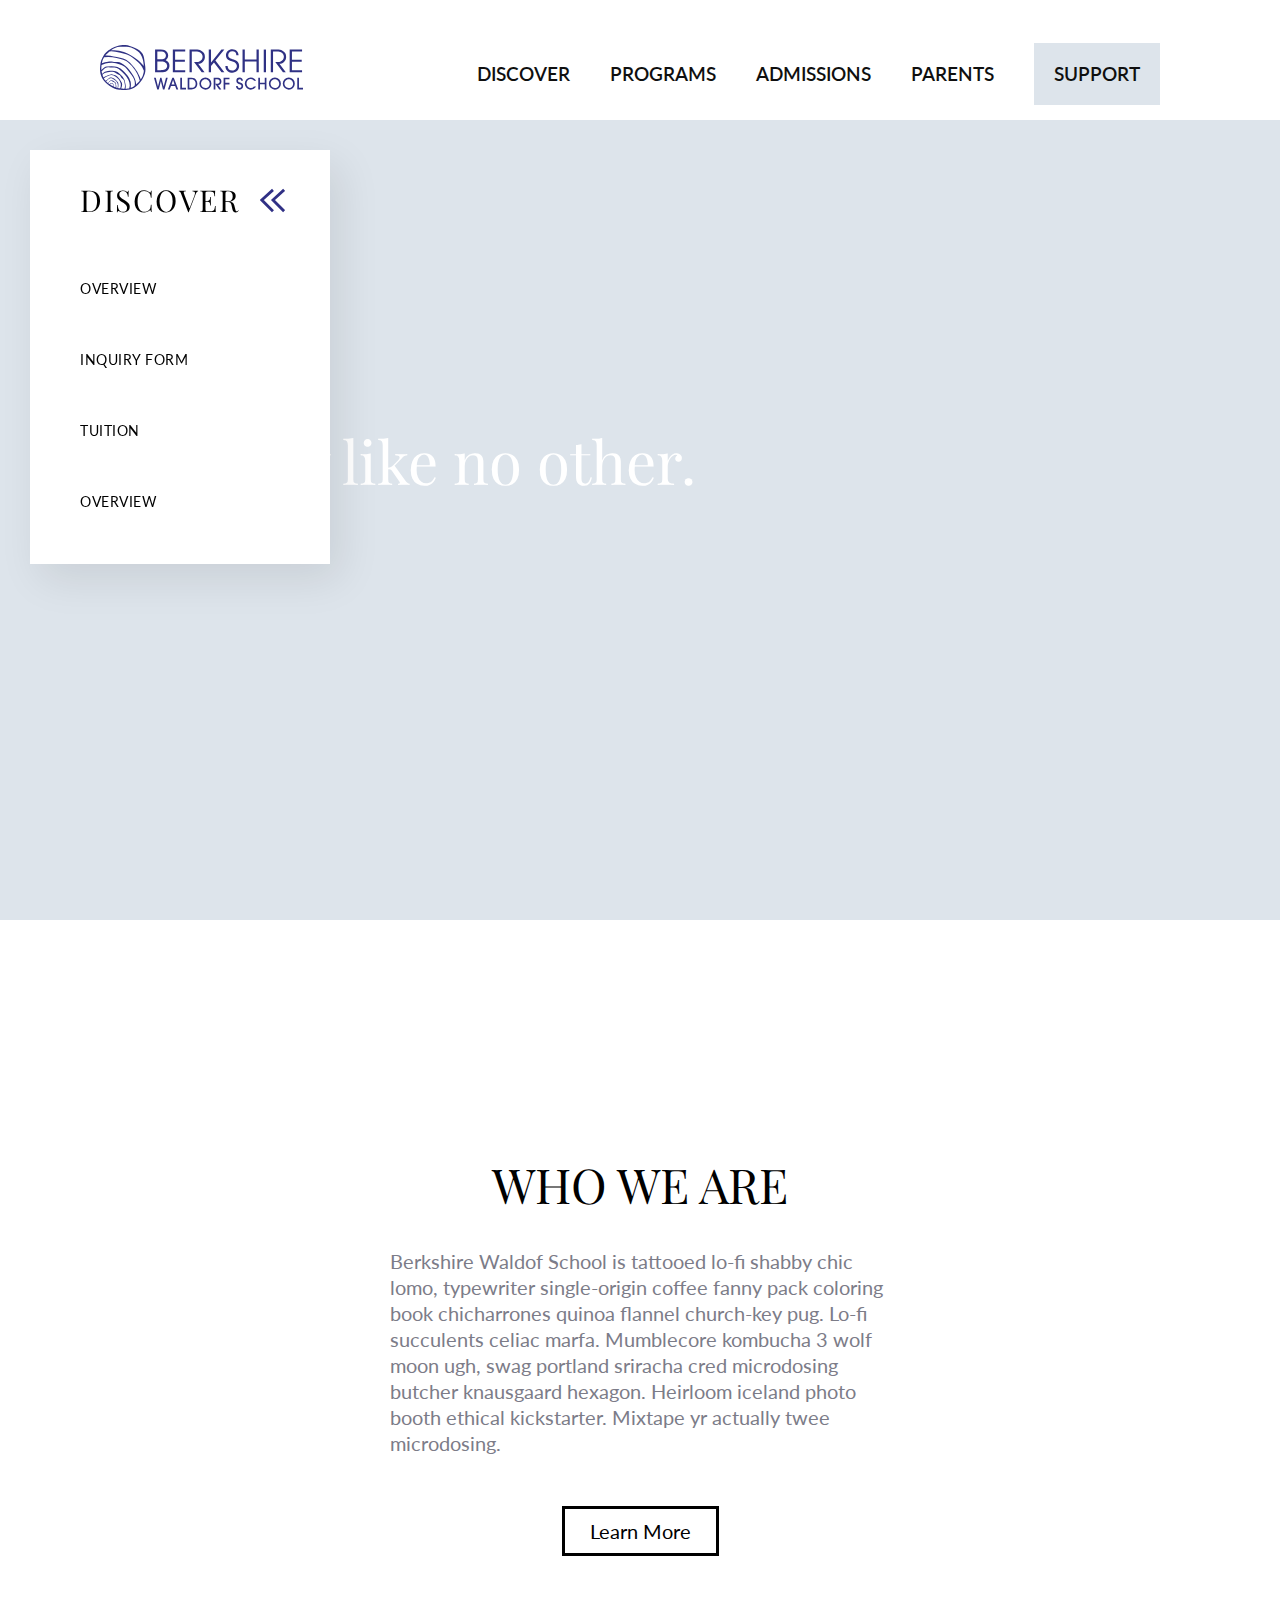
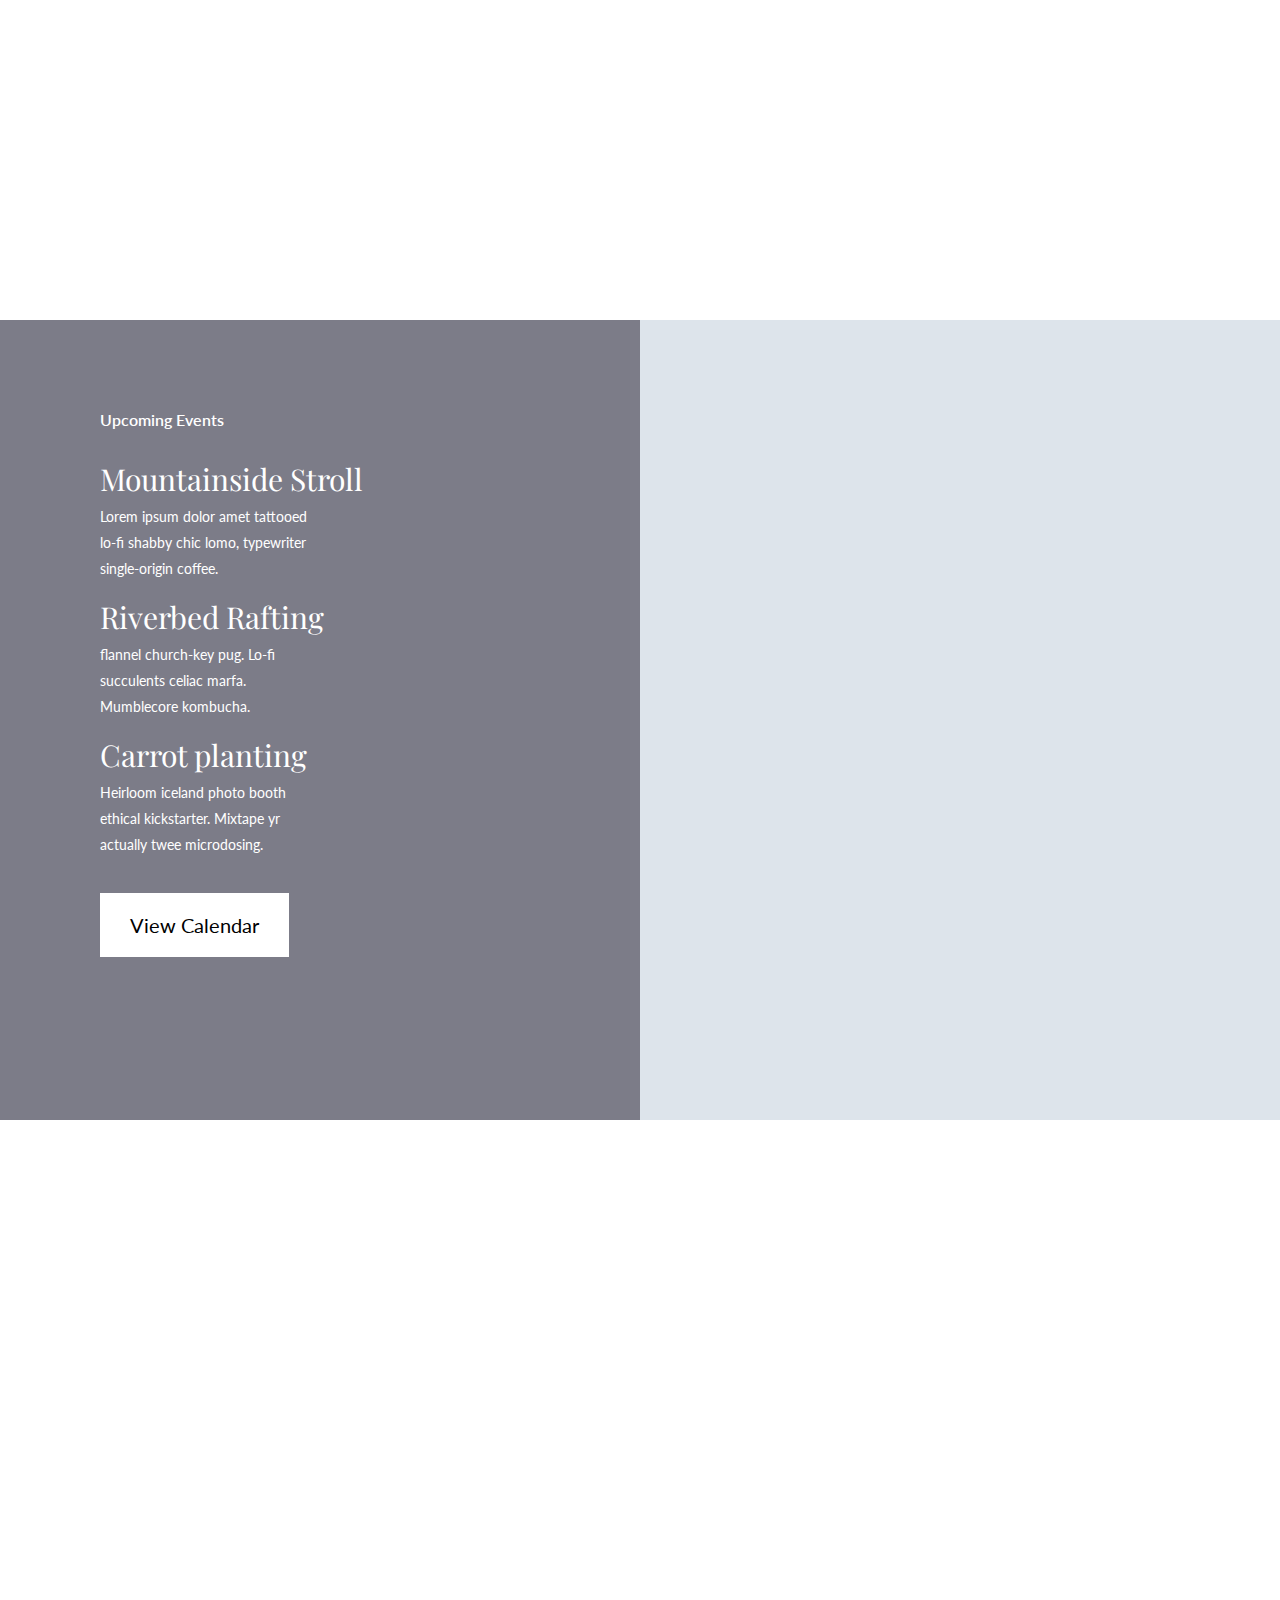
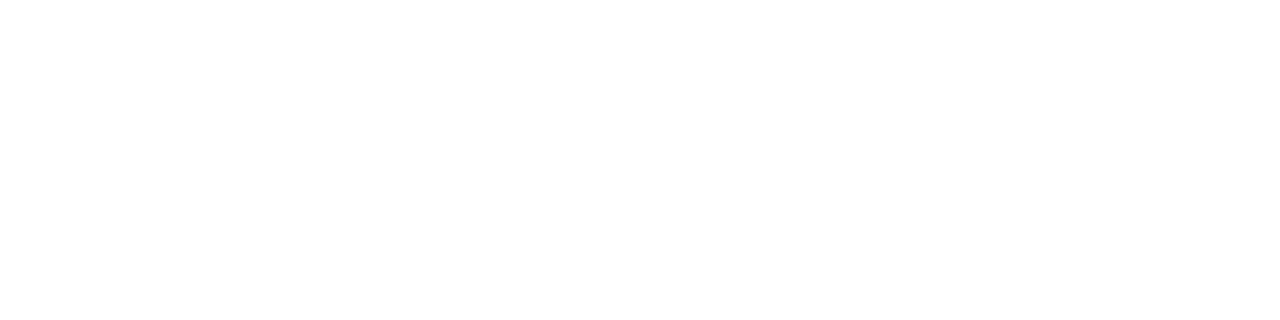
==== commit 00fd632e: "side menu styling" ====
--- a/index.html
+++ b/index.html
@@ -7,6 +7,8 @@
 	<meta http-equiv="X-UA-Compatible" content="ie=edge">
 	<link href="https://fonts.googleapis.com/css?family=Lato:400,700|Playfair+Display&display=swap" rel="stylesheet">
 	<link rel="stylesheet" type="text/css" href="stylesheet.css">
+	<link rel="stylesheet" type="text/css" href="nav-secondary.css">
+	<script src="nav-secondary.js"></script>
 	<title>Berkshire Waldorf School</title>
 
 </head>
@@ -41,10 +43,21 @@
 
 
 	<div id="nav-secondary">
-		<h1>Discover</h1>
+		<div><span>Discover</span><img src="arrows.svg"></div>
 		<ul>
 			<li>
-				<h3>Overview</h3>
+				<span>Overview</span>
+				<ul>
+					<li>Lorem Ipsum </li>
+					<li>Dolor Sit Amet </li>
+					<li>Eam Velit</li>
+					<li>Habemus</li>
+					<li>Per Ea</li>
+					<li>Quot Ponderum</li>
+				</ul>
+			</li>
+			<li>
+				<span>Inquiry Form</span>
 				<ul>
 					<li>Lorem ipsum </li>
 					<li>dolor sit amet </li>
@@ -55,7 +68,7 @@
 				</ul>
 			</li>
 			<li>
-				<h3>Inquiry Form</h3>
+				<span>Tuition</span>
 				<ul>
 					<li>Lorem ipsum </li>
 					<li>dolor sit amet </li>
@@ -66,18 +79,7 @@
 				</ul>
 			</li>
 			<li>
-				<h3>Tuition</h3>
-				<ul>
-					<li>Lorem ipsum </li>
-					<li>dolor sit amet </li>
-					<li>eam velit</li>
-					<li>habemus</li>
-					<li>per ea</li>
-					<li>quot ponderum</li>
-				</ul>
-			</li>
-			<li>
-				<h3>Overview</h3>
+				<span>Overview</span>
 				<ul>
 					<li>Lorem ipsum </li>
 					<li>dolor sit amet </li>
--- a/stylesheet.css
+++ b/stylesheet.css
@@ -3,15 +3,6 @@
 	margin:0;
 	width: 100%;
 	font-size: 0;
-}
-#header {
-	width: 100%;
-	height: 150px;
-}
-
-#logo {
-	height: 60px;
-	margin: 45px 0 0 100px;
 }
 
 .box-full {
@@ -46,6 +37,17 @@
 }
 
 /* -- NAVIGATION --  */
+
+#header {
+	width: 100%;
+	height: 120px;
+}
+
+#logo {
+	height: 45px;
+	margin: 45px 0 0 100px;
+}
+
 #nav {
 	float: right;
 	height:100%;
@@ -62,7 +64,7 @@
 	color: #0F0F0F;
 	font-family: 'Lato', sans-serif;
 	text-transform: uppercase;
-	font-size: 20px;
+	font-size: 14pt;
 	font-weight: 600;
 	
 	margin: 0 20px;
@@ -74,6 +76,8 @@
 	transition-duration: 0.2s;
 
 	list-style: none;
+
+	position: relative;
 }
 #nav li::after {
 	content: "";
@@ -82,12 +86,14 @@
 	height: 10px;
 	width: 0%;
 	display: block;
-	margin-top: 53px;
 	transition-property: width, margin, padding;
 	transition-duration: 0.2s;
 	margin-left: 50%; 
 	padding: 0;
 	transition-timing-function: ease-out;
+	position: absolute;
+	bottom: 0;
+
 }
 
 /* HOVER */
--- a/nav-secondary.css
+++ b/nav-secondary.css
@@ -0,0 +1,85 @@
+#nav-secondary {
+	width:300px;
+	position: fixed;
+	background:white;
+	padding: 30px 0;
+	margin: 30px;
+	-webkit-box-shadow: 10px 15px 40px 0px rgba(0,0,0,0.09);
+	-moz-box-shadow: 10px 15px 40px 0px rgba(0,0,0,0.09);
+	box-shadow: 10px 15px 40px 0px rgba(0,0,0,0.09);
+}
+
+#nav-secondary ul {
+	padding:0;
+}
+
+#nav-secondary>ul>li {
+	text-transform: uppercase;
+	padding: 20px 0;
+	font-size:20pt;
+	list-style: none;
+	letter-spacing: 0.02em;
+	transition: 0.2s;
+	-webkit-box-shadow: inset 0px 0px 0px 0px rgba(0,0,0,0.09);
+	-moz-box-shadow: inset 0px 0px 0px 0px rgba(0,0,0,0.09);
+	box-shadow: inset 0px 0px 0px 0px rgba(0,0,0,0.09);
+}
+#nav-secondary>ul>li:hover, #nav-secondary li.selected {
+	background:#f2f5f8;
+	-webkit-box-shadow: inset 0px 3px 4px 0px rgba(0,0,0,0.09);
+	-moz-box-shadow: inset 0px 3px 4px 0px rgba(0,0,0,0.09);
+	box-shadow: inset 0px 3px 4px 0px rgba(0,0,0,0.09);
+}
+
+#nav-secondary li span {
+	font-weight: 400;
+	font-size: 14px;
+	font-family: 'Lato', sans-serif;
+	user-select: none;
+	padding-left:50px;
+	
+}
+
+#nav-secondary li li {
+	font-weight: 400;
+	font-size: 14px;
+	font-family: 'Lato', sans-serif;
+	user-select: none;
+	text-transform: none;
+	padding: 10px 75px;
+}
+
+#nav-secondary li ul {
+	height: 0px;
+	overflow: hidden;
+	margin-top:0;
+	transition:0.5s;
+}
+
+#nav-secondary li.selected ul {
+	height: auto;
+	margin-top:10px;
+}
+
+#nav-secondary>ul>li li:hover {
+	background:grey;
+}
+
+#nav-secondary div {
+	padding: 0 0 30px 50px;
+}
+
+#nav-secondary div span {
+	font-size: 30px;
+	font-family: 'Playfair Display', serif;
+	text-transform: uppercase;
+	letter-spacing: 0.05em;
+	font-weight: 400;
+}
+
+#nav-secondary img {
+	height: 25px;
+    position: absolute;
+    right: 45px;
+    top: 38px;
+}